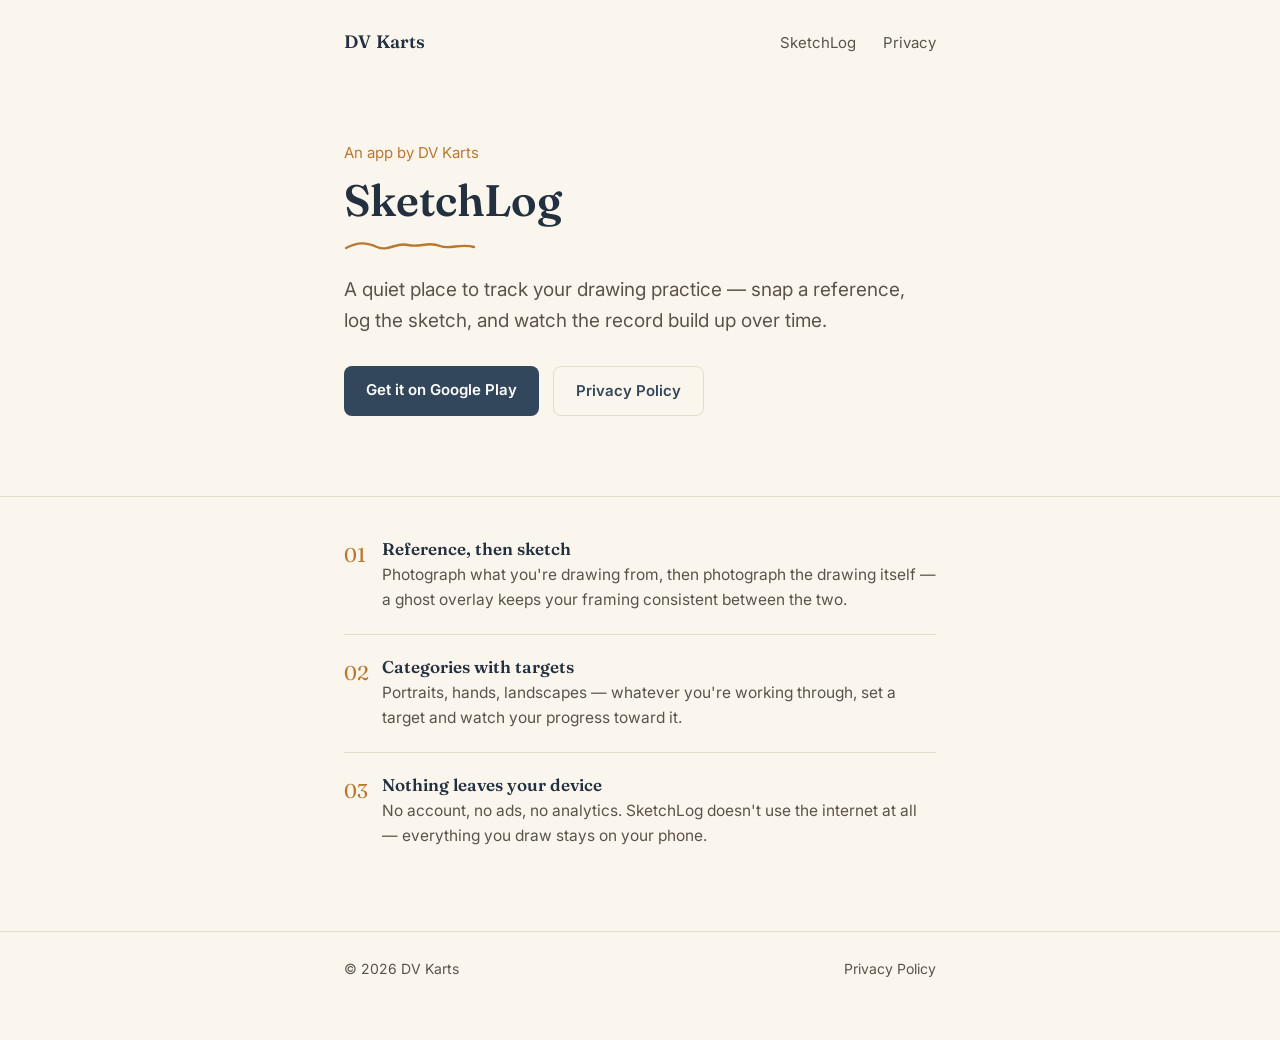
==== index.html @ 2cf658e9 "Add files via upload privacy policy" ====
<!DOCTYPE html>
<html lang="en">
<head>
  <meta charset="UTF-8">
  <meta name="viewport" content="width=device-width, initial-scale=1.0">
  <title>DV Karts — SketchLog</title>
  <meta name="description" content="SketchLog, an app for tracking your drawing practice, by DV Karts.">
  <link rel="preconnect" href="https://fonts.googleapis.com">
  <link href="https://fonts.googleapis.com/css2?family=Fraunces:wght@500;600&family=Inter:wght@400;500;600&display=swap" rel="stylesheet">
  <link rel="stylesheet" href="style.css">
</head>
<body>

  <nav class="nav">
    <div class="wrap">
      <a class="nav-mark" href="/">DV Karts</a>
      <div class="nav-links">
        <a href="#sketchlog">SketchLog</a>
        <a href="privacy.html">Privacy</a>
      </div>
    </div>
  </nav>

  <header class="hero" id="sketchlog">
    <div class="wrap">
      <p class="hero-eyebrow">An app by DV Karts</p>
      <h1>SketchLog</h1>

      <svg class="scribble" viewBox="0 0 132 14" fill="none" xmlns="http://www.w3.org/2000/svg">
        <path d="M2 9C14 3 22 3 33 8C44 13 52 3 64 6C76 9 84 2 96 7C106 11 116 4 130 8"
          stroke="#B9782E" stroke-width="2.4" stroke-linecap="round"/>
      </svg>

      <p class="lede">
        A quiet place to track your drawing practice — snap a reference,
        log the sketch, and watch the record build up over time.
      </p>

      <div class="cta-row">
        <a class="btn btn-primary" href="#">Get it on Google Play</a>
        <a class="btn btn-secondary" href="privacy.html">Privacy Policy</a>
      </div>
    </div>
  </header>

  <section class="features">
    <div class="wrap">

      <div class="feature">
        <span class="feature-mark">01</span>
        <div>
          <h3>Reference, then sketch</h3>
          <p>Photograph what you're drawing from, then photograph the
          drawing itself — a ghost overlay keeps your framing consistent
          between the two.</p>
        </div>
      </div>

      <div class="feature">
        <span class="feature-mark">02</span>
        <div>
          <h3>Categories with targets</h3>
          <p>Portraits, hands, landscapes — whatever you're working
          through, set a target and watch your progress toward it.</p>
        </div>
      </div>

      <div class="feature">
        <span class="feature-mark">03</span>
        <div>
          <h3>Nothing leaves your device</h3>
          <p>No account, no ads, no analytics. SketchLog doesn't use the
          internet at all — everything you draw stays on your phone.</p>
        </div>
      </div>

    </div>
  </section>

  <footer class="site-footer">
    <div class="wrap">
      <p>&copy; 2026 DV Karts</p>
      <a href="privacy.html">Privacy Policy</a>
    </div>
  </footer>

</body>
</html>
---- style.css ----
:root {
  --ink: #33475C;
  --ink-deep: #23303F;
  --ochre: #B9782E;
  --paper: #FAF6EE;
  --paper-card: #FFFDF8;
  --text: #231F1A;
  --text-muted: #5B5349;
  --rule: #E4DCC9;
}

* {
  box-sizing: border-box;
}

html {
  scroll-behavior: smooth;
}

body {
  margin: 0;
  background: var(--paper);
  color: var(--text);
  font-family: 'Inter', system-ui, -apple-system, sans-serif;
  font-size: 17px;
  line-height: 1.6;
  -webkit-font-smoothing: antialiased;
}

h1, h2, h3 {
  font-family: 'Fraunces', Georgia, serif;
  font-weight: 600;
  line-height: 1.15;
  margin: 0;
  color: var(--ink-deep);
}

a {
  color: var(--ink);
}

.wrap {
  max-width: 640px;
  margin: 0 auto;
  padding: 0 24px;
}

/* ---------- Nav ---------- */

.nav {
  padding: 28px 0;
}

.nav .wrap {
  display: flex;
  align-items: center;
  justify-content: space-between;
}

.nav-mark {
  font-family: 'Fraunces', Georgia, serif;
  font-weight: 600;
  font-size: 18px;
  color: var(--ink-deep);
  text-decoration: none;
  letter-spacing: 0.01em;
}

.nav-links a {
  color: var(--text-muted);
  text-decoration: none;
  font-size: 15px;
  margin-left: 22px;
}

.nav-links a:hover {
  color: var(--ink);
}

/* ---------- Hero ---------- */

.hero {
  padding: 56px 0 40px;
}

.hero-eyebrow {
  color: var(--ochre);
  font-size: 15px;
  margin: 0 0 10px;
}

.hero h1 {
  font-size: 44px;
  max-width: 9.5em;
}

.scribble {
  display: block;
  width: 132px;
  height: 14px;
  margin: 14px 0 22px;
}

.hero p.lede {
  font-size: 19px;
  color: var(--text-muted);
  max-width: 30em;
  margin: 0;
}

.cta-row {
  margin-top: 30px;
  display: flex;
  gap: 14px;
  flex-wrap: wrap;
}

.btn {
  display: inline-block;
  padding: 12px 22px;
  border-radius: 8px;
  text-decoration: none;
  font-size: 15px;
  font-weight: 600;
}

.btn-primary {
  background: var(--ink);
  color: #fff;
}

.btn-primary:hover {
  background: var(--ink-deep);
}

.btn-secondary {
  background: transparent;
  color: var(--ink);
  border: 1px solid var(--rule);
}

.btn-secondary:hover {
  border-color: var(--ink);
}

/* ---------- Feature list ---------- */

.features {
  padding: 20px 0 60px;
  border-top: 1px solid var(--rule);
  margin-top: 40px;
}

.feature {
  padding: 22px 0;
  border-bottom: 1px solid var(--rule);
  display: grid;
  grid-template-columns: 1.4em 1fr;
  gap: 14px;
}

.feature:last-child {
  border-bottom: none;
}

.feature-mark {
  color: var(--ochre);
  font-family: 'Fraunces', Georgia, serif;
  font-size: 20px;
}

.feature h3 {
  font-size: 17px;
  margin-bottom: 4px;
}

.feature p {
  margin: 0;
  color: var(--text-muted);
  font-size: 15.5px;
}

/* ---------- Footer ---------- */

.site-footer {
  border-top: 1px solid var(--rule);
  padding: 26px 0 60px;
}

.site-footer .wrap {
  display: flex;
  justify-content: space-between;
  align-items: center;
  flex-wrap: wrap;
  gap: 10px;
}

.site-footer p {
  margin: 0;
  color: var(--text-muted);
  font-size: 14px;
}

.site-footer a {
  color: var(--text-muted);
  font-size: 14px;
  text-decoration: none;
}

.site-footer a:hover {
  color: var(--ink);
}

/* ---------- Policy page ---------- */

.policy {
  padding: 44px 0 70px;
}

.policy .updated {
  color: var(--text-muted);
  font-size: 14.5px;
  margin: 10px 0 36px;
}

.policy h1 {
  font-size: 34px;
}

.policy section {
  margin-bottom: 30px;
}

.policy h2 {
  font-size: 19px;
  margin-bottom: 10px;
  color: var(--ink);
}

.policy p, .policy li {
  color: var(--text);
  font-size: 16px;
}

.policy ul {
  margin: 10px 0;
  padding-left: 20px;
}

.policy li {
  margin-bottom: 6px;
}

.summary-card {
  background: var(--paper-card);
  border: 1px solid var(--rule);
  border-radius: 10px;
  padding: 18px 20px;
  margin: 24px 0 34px;
}

.summary-card p {
  margin: 0;
  font-size: 16px;
}

@media (max-width: 480px) {
  .hero h1 {
    font-size: 34px;
  }
  .policy h1 {
    font-size: 28px;
  }
}
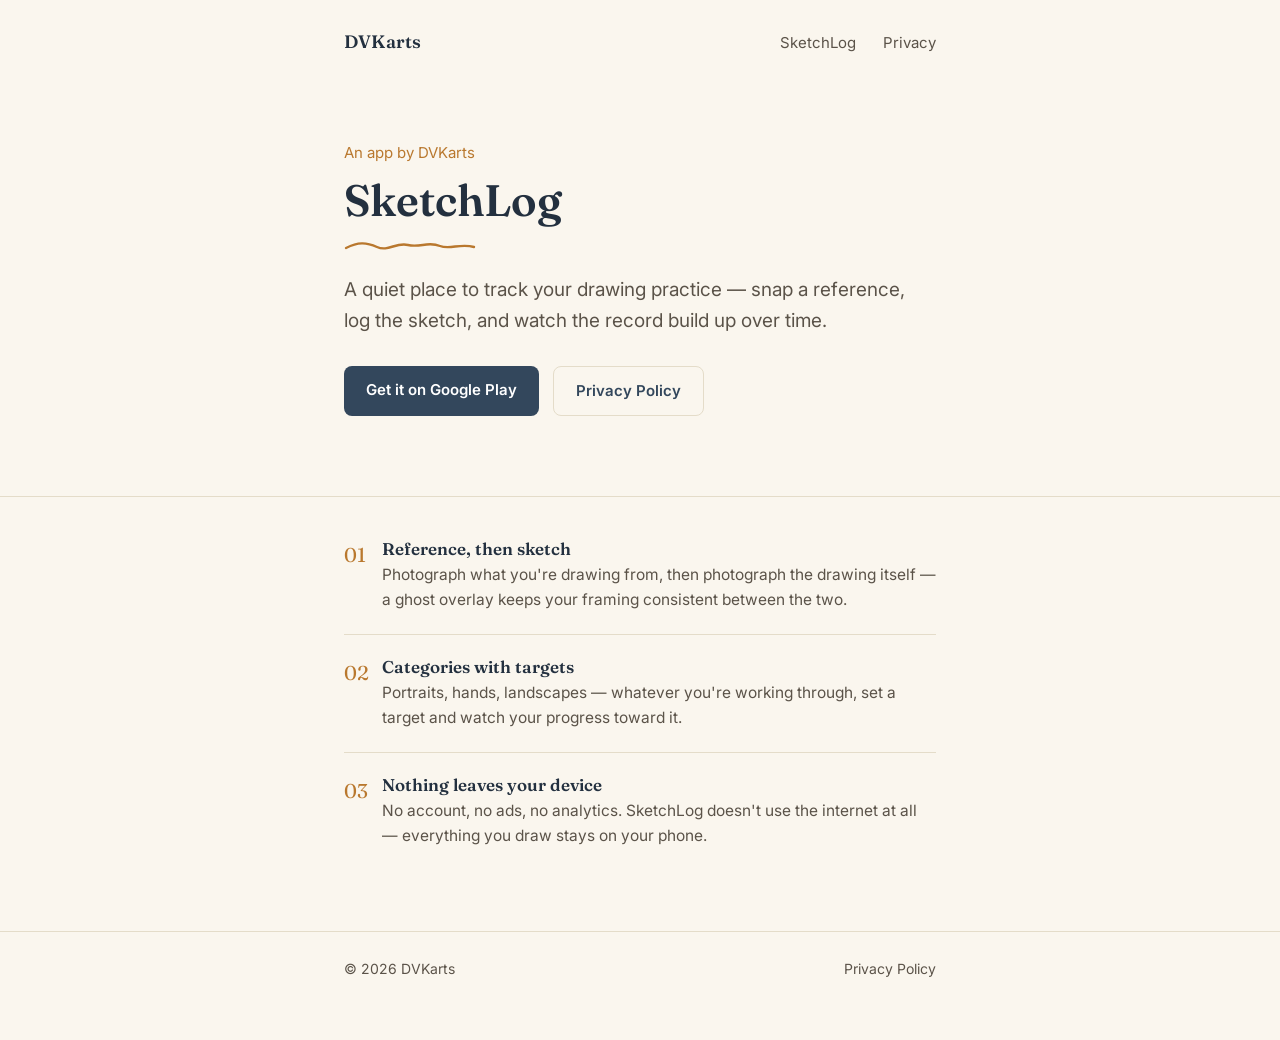
==== commit f824d04b: "Update index.html word change" ====
--- a/index.html
+++ b/index.html
@@ -3,8 +3,8 @@
 <head>
   <meta charset="UTF-8">
   <meta name="viewport" content="width=device-width, initial-scale=1.0">
-  <title>DV Karts — SketchLog</title>
-  <meta name="description" content="SketchLog, an app for tracking your drawing practice, by DV Karts.">
+  <title>DVKarts — SketchLog</title>
+  <meta name="description" content="SketchLog, an app for tracking your drawing practice, by DVKarts.">
   <link rel="preconnect" href="https://fonts.googleapis.com">
   <link href="https://fonts.googleapis.com/css2?family=Fraunces:wght@500;600&family=Inter:wght@400;500;600&display=swap" rel="stylesheet">
   <link rel="stylesheet" href="style.css">
@@ -13,7 +13,7 @@
 
   <nav class="nav">
     <div class="wrap">
-      <a class="nav-mark" href="/">DV Karts</a>
+      <a class="nav-mark" href="index.html">DVKarts</a>
       <div class="nav-links">
         <a href="#sketchlog">SketchLog</a>
         <a href="privacy.html">Privacy</a>
@@ -23,7 +23,7 @@
 
   <header class="hero" id="sketchlog">
     <div class="wrap">
-      <p class="hero-eyebrow">An app by DV Karts</p>
+      <p class="hero-eyebrow">An app by DVKarts</p>
       <h1>SketchLog</h1>
 
       <svg class="scribble" viewBox="0 0 132 14" fill="none" xmlns="http://www.w3.org/2000/svg">
@@ -79,7 +79,7 @@
 
   <footer class="site-footer">
     <div class="wrap">
-      <p>&copy; 2026 DV Karts</p>
+      <p>&copy; 2026 DVKarts</p>
       <a href="privacy.html">Privacy Policy</a>
     </div>
   </footer>
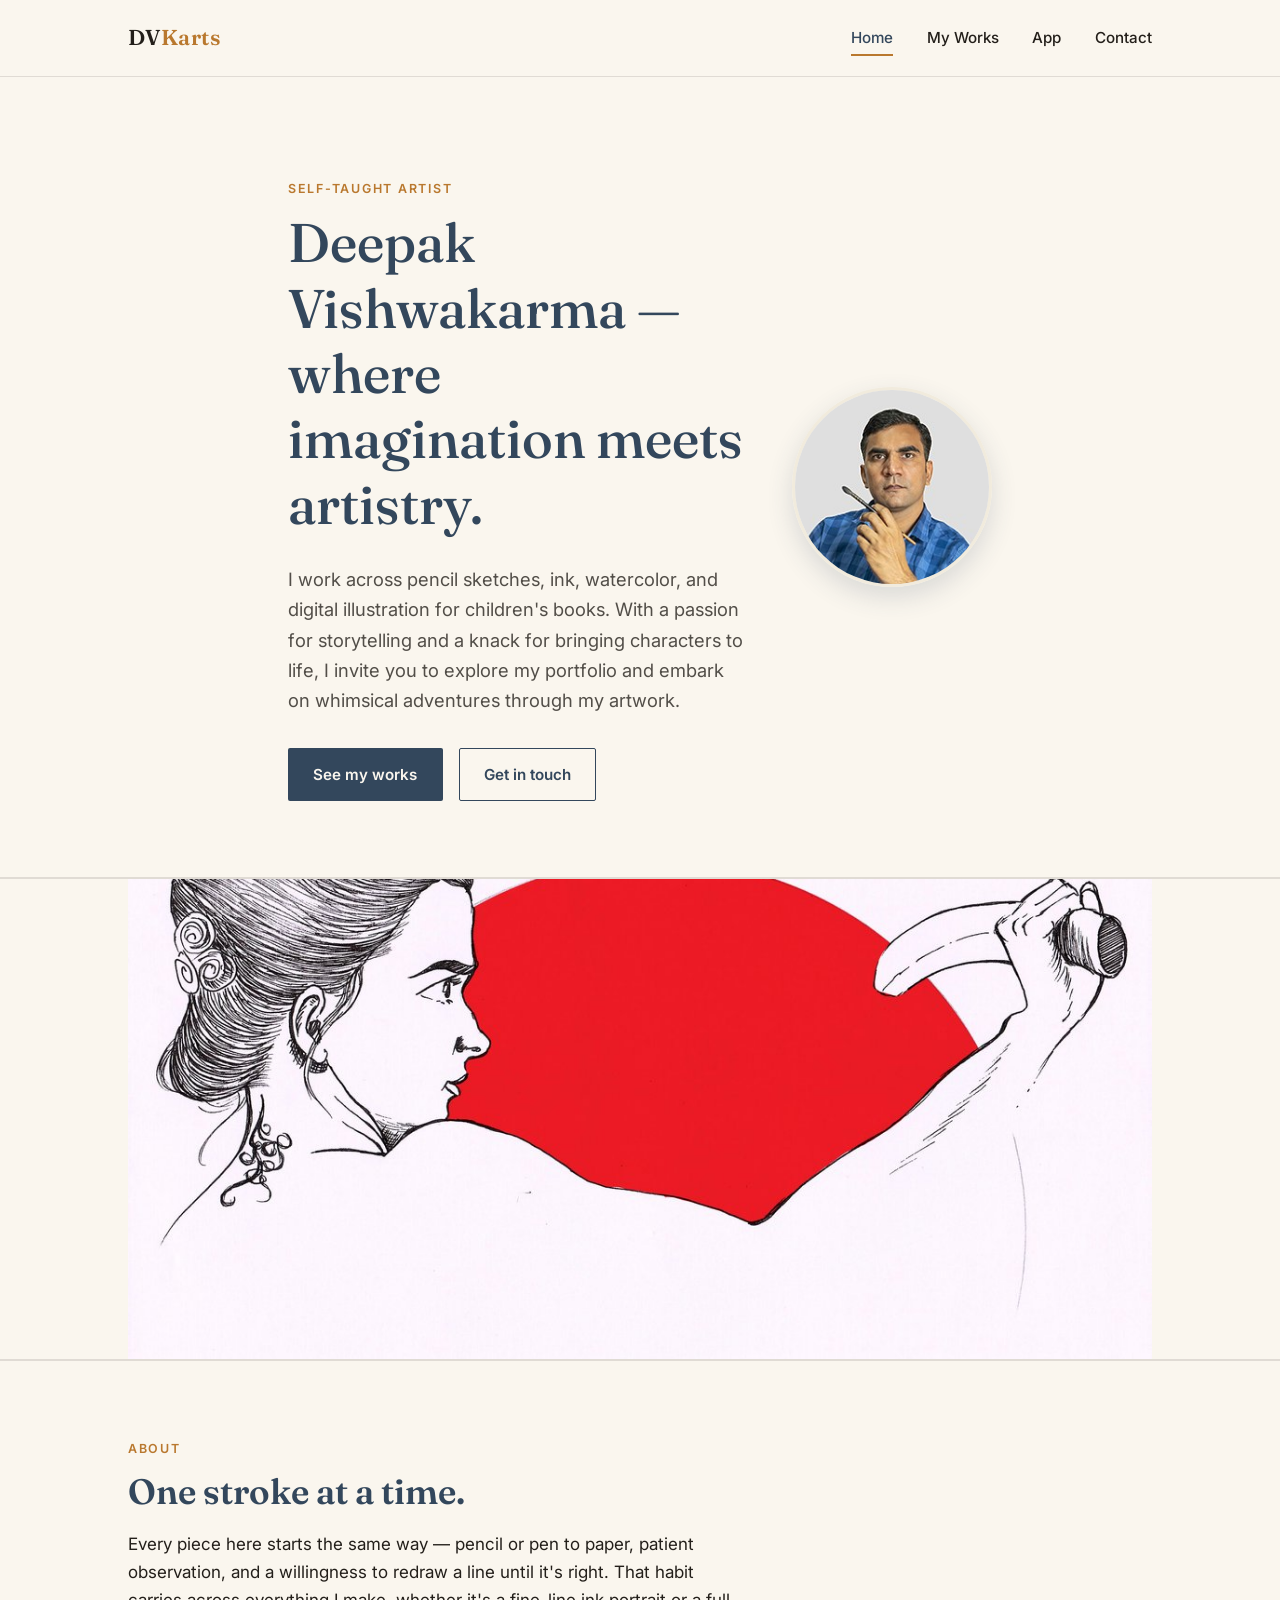
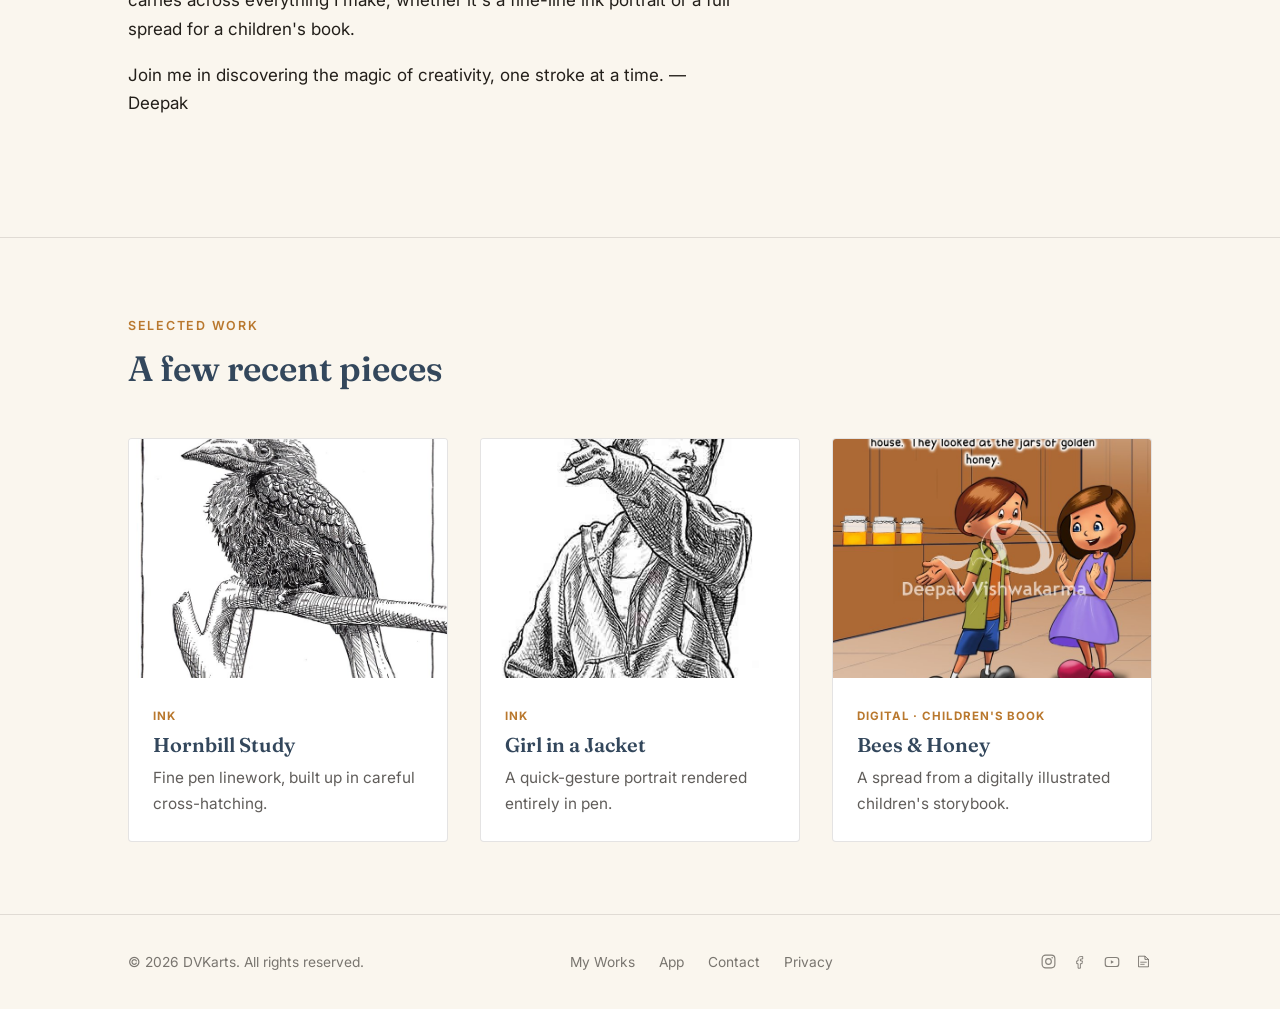
==== commit dc156048: "new site" ====
--- a/index.html
+++ b/index.html
@@ -1,88 +1,140 @@
 <!DOCTYPE html>
 <html lang="en">
 <head>
-  <meta charset="UTF-8">
-  <meta name="viewport" content="width=device-width, initial-scale=1.0">
-  <title>DVKarts — SketchLog</title>
-  <meta name="description" content="SketchLog, an app for tracking your drawing practice, by DVKarts.">
-  <link rel="preconnect" href="https://fonts.googleapis.com">
-  <link href="https://fonts.googleapis.com/css2?family=Fraunces:wght@500;600&family=Inter:wght@400;500;600&display=swap" rel="stylesheet">
-  <link rel="stylesheet" href="style.css">
+<meta charset="UTF-8">
+<meta name="viewport" content="width=device-width, initial-scale=1.0">
+<title>DVKarts — Deepak Vishwakarma | Artist</title>
+<meta name="description" content="Deepak Vishwakarma (DVKarts) — self-taught artist working in pencil, ink, watercolor, and digital illustration for children's books.">
+<link rel="preconnect" href="https://fonts.googleapis.com">
+<link rel="preconnect" href="https://fonts.gstatic.com" crossorigin>
+<link href="https://fonts.googleapis.com/css2?family=Fraunces:opsz,wght@9..144,400;9..144,500;9..144,600&family=Inter:wght@400;500;600;700&display=swap" rel="stylesheet">
+<link rel="stylesheet" href="style.css">
 </head>
 <body>
 
-  <nav class="nav">
-    <div class="wrap">
-      <a class="nav-mark" href="index.html">DVKarts</a>
-      <div class="nav-links">
-        <a href="#sketchlog">SketchLog</a>
-        <a href="privacy.html">Privacy</a>
-      </div>
-    </div>
-  </nav>
+<header class="site-header">
+  <div class="container">
+    <a href="index.html" class="brand">DV<span>Karts</span></a>
+    <nav class="main-nav">
+      <a href="index.html" class="active">Home</a>
+      <a href="works.html">My Works</a>
+      <a href="app.html">App</a>
+      <a href="contact.html">Contact</a>
+    </nav>
+  </div>
+</header>
 
-  <header class="hero" id="sketchlog">
-    <div class="wrap">
-      <p class="hero-eyebrow">An app by DVKarts</p>
-      <h1>SketchLog</h1>
+<main>
 
-      <svg class="scribble" viewBox="0 0 132 14" fill="none" xmlns="http://www.w3.org/2000/svg">
-        <path d="M2 9C14 3 22 3 33 8C44 13 52 3 64 6C76 9 84 2 96 7C106 11 116 4 130 8"
-          stroke="#B9782E" stroke-width="2.4" stroke-linecap="round"/>
-      </svg>
-
-      <p class="lede">
-        A quiet place to track your drawing practice — snap a reference,
-        log the sketch, and watch the record build up over time.
-      </p>
-
-      <div class="cta-row">
-        <a class="btn btn-primary" href="#">Get it on Google Play</a>
-        <a class="btn btn-secondary" href="privacy.html">Privacy Policy</a>
-      </div>
-    </div>
-  </header>
-
-  <section class="features">
-    <div class="wrap">
-
-      <div class="feature">
-        <span class="feature-mark">01</span>
-        <div>
-          <h3>Reference, then sketch</h3>
-          <p>Photograph what you're drawing from, then photograph the
-          drawing itself — a ghost overlay keeps your framing consistent
-          between the two.</p>
+  <section class="hero">
+    <div class="container hero-split">
+      <div class="hero-copy">
+        <p class="eyebrow">Self-Taught Artist</p>
+        <h1>Deepak Vishwakarma — where imagination meets artistry.</h1>
+        <p class="lede">
+          I work across pencil sketches, ink, watercolor, and digital
+          illustration for children's books. With a passion for storytelling
+          and a knack for bringing characters to life, I invite you to explore
+          my portfolio and embark on whimsical adventures through my artwork.
+        </p>
+        <div class="hero-actions">
+          <a href="works.html" class="btn btn-primary">See my works</a>
+          <a href="contact.html" class="btn btn-secondary">Get in touch</a>
         </div>
       </div>
-
-      <div class="feature">
-        <span class="feature-mark">02</span>
-        <div>
-          <h3>Categories with targets</h3>
-          <p>Portraits, hands, landscapes — whatever you're working
-          through, set a target and watch your progress toward it.</p>
-        </div>
+      <div class="hero-portrait">
+        <img src="images/profile.jpg" alt="Deepak Vishwakarma holding a pencil" width="220" height="220">
       </div>
-
-      <div class="feature">
-        <span class="feature-mark">03</span>
-        <div>
-          <h3>Nothing leaves your device</h3>
-          <p>No account, no ads, no analytics. SketchLog doesn't use the
-          internet at all — everything you draw stays on your phone.</p>
-        </div>
-      </div>
-
     </div>
   </section>
 
-  <footer class="site-footer">
-    <div class="wrap">
-      <p>&copy; 2026 DVKarts</p>
-      <a href="privacy.html">Privacy Policy</a>
+  <section class="featured-art">
+    <div class="container">
+      <img src="images/hero-art.jpg" alt="Ink illustration by Deepak Vishwakarma — profile portrait with a red fan" class="featured-art-img">
     </div>
-  </footer>
+  </section>
+
+  <section class="intro-section">
+    <div class="container">
+      <div class="section-head">
+        <p class="eyebrow">About</p>
+        <h2>One stroke at a time.</h2>
+        <p>
+          Every piece here starts the same way — pencil or pen to paper,
+          patient observation, and a willingness to redraw a line until it's
+          right. That habit carries across everything I make, whether it's a
+          fine-line ink portrait or a full spread for a children's book.
+        </p>
+        <p>
+          Join me in discovering the magic of creativity, one stroke at a time.
+          — Deepak
+        </p>
+      </div>
+    </div>
+  </section>
+
+  <section class="featured">
+    <div class="container">
+      <div class="section-head">
+        <p class="eyebrow">Selected Work</p>
+        <h2>A few recent pieces</h2>
+      </div>
+      <div class="grid grid-3">
+        <a href="works.html" class="card">
+          <div class="card-media"><img src="images/works/traditional-hornbill-study.jpg" alt="Ink study of a hornbill"></div>
+          <div class="card-body">
+            <p class="tag">Ink</p>
+            <h3>Hornbill Study</h3>
+            <p>Fine pen linework, built up in careful cross-hatching.</p>
+          </div>
+        </a>
+        <a href="works.html" class="card">
+          <div class="card-media"><img src="images/works/traditional-girl-in-jacket.jpg" alt="Ink portrait of a girl in a jacket"></div>
+          <div class="card-body">
+            <p class="tag">Ink</p>
+            <h3>Girl in a Jacket</h3>
+            <p>A quick-gesture portrait rendered entirely in pen.</p>
+          </div>
+        </a>
+        <a href="works.html" class="card">
+          <div class="card-media"><img src="images/works/bees-golden-jars.jpg" alt="Digital illustration from a children's book about bees"></div>
+          <div class="card-body">
+            <p class="tag">Digital · Children's Book</p>
+            <h3>Bees &amp; Honey</h3>
+            <p>A spread from a digitally illustrated children's storybook.</p>
+          </div>
+        </a>
+      </div>
+    </div>
+  </section>
+
+</main>
+
+<footer class="site-footer">
+  <div class="container">
+    <p>&copy; 2026 DVKarts. All rights reserved.</p>
+    <div class="footer-links">
+      <a href="works.html">My Works</a>
+      <a href="app.html">App</a>
+      <a href="contact.html">Contact</a>
+      <a href="privacy.html">Privacy</a>
+    </div>
+    <div class="social-links">
+      <a href="https://www.instagram.com/deepak3dart/" target="_blank" rel="noopener" aria-label="Instagram">
+        <svg width="17" height="17" viewBox="0 0 24 24" fill="none"><rect x="3" y="3" width="18" height="18" rx="5" stroke="currentColor" stroke-width="1.6"/><circle cx="12" cy="12" r="4" stroke="currentColor" stroke-width="1.6"/><circle cx="17.2" cy="6.8" r="1.1" fill="currentColor"/></svg>
+      </a>
+      <a href="https://www.facebook.com/DeepakDigitalArts" target="_blank" rel="noopener" aria-label="Facebook">
+        <svg width="17" height="17" viewBox="0 0 24 24" fill="none"><path d="M14 8.5h2.5V5h-2.7C11.5 5 10 6.6 10 9v2.2H8V15h2v6.5h3.3V15h2.4l.4-3.8h-2.8V9.2c0-.5.3-.7.7-.7Z" stroke="currentColor" stroke-width="1.3" stroke-linejoin="round"/></svg>
+      </a>
+      <a href="https://www.youtube.com/@deepak3dart" target="_blank" rel="noopener" aria-label="YouTube">
+        <svg width="18" height="18" viewBox="0 0 24 24" fill="none"><rect x="3" y="6" width="18" height="12" rx="3.5" stroke="currentColor" stroke-width="1.5"/><path d="M10.5 9.7v4.6l4-2.3-4-2.3Z" fill="currentColor"/></svg>
+      </a>
+      <a href="https://deepakvishwakarmaarts.blogspot.com/" target="_blank" rel="noopener" aria-label="Blog">
+        <svg width="17" height="17" viewBox="0 0 24 24" fill="none"><path d="M5 4.5h9L19 9v10.5H5V4.5Z" stroke="currentColor" stroke-width="1.4" stroke-linejoin="round"/><path d="M14 4.5V9h5" stroke="currentColor" stroke-width="1.4" stroke-linejoin="round"/><path d="M8 13h8M8 16h5" stroke="currentColor" stroke-width="1.3" stroke-linecap="round"/></svg>
+      </a>
+    </div>
+  </div>
+</footer>
 
 </body>
 </html>
--- a/style.css
+++ b/style.css
@@ -1,274 +1,501 @@
+/* =========================================================
+   DVKarts — shared stylesheet
+   Sober, elegant portfolio theme
+   Palette: Ink Blue #33475C · Ochre #B9782E · Warm Paper #FAF6EE · Ink Text #231F1A
+   Type: Fraunces (headings) · Inter (body)
+   ========================================================= */
+
 :root {
-  --ink: #33475C;
-  --ink-deep: #23303F;
+  --ink-blue: #33475C;
   --ochre: #B9782E;
   --paper: #FAF6EE;
-  --paper-card: #FFFDF8;
-  --text: #231F1A;
-  --text-muted: #5B5349;
-  --rule: #E4DCC9;
-}
-
-* {
-  box-sizing: border-box;
-}
-
-html {
-  scroll-behavior: smooth;
-}
+  --ink: #231F1A;
+  --paper-dim: #F1EBDD;
+  --line: rgba(35, 31, 26, 0.12);
+  --ink-blue-soft: rgba(51, 71, 92, 0.08);
+  --ochre-soft: rgba(185, 120, 46, 0.12);
+  --max-width: 1080px;
+  --serif: "Fraunces", "Iowan Old Style", Georgia, serif;
+  --sans: "Inter", -apple-system, BlinkMacSystemFont, "Segoe UI", sans-serif;
+}
+
+*, *::before, *::after { box-sizing: border-box; }
+
+html { scroll-behavior: smooth; }
 
 body {
   margin: 0;
   background: var(--paper);
-  color: var(--text);
-  font-family: 'Inter', system-ui, -apple-system, sans-serif;
+  color: var(--ink);
+  font-family: var(--sans);
   font-size: 17px;
-  line-height: 1.6;
+  line-height: 1.65;
   -webkit-font-smoothing: antialiased;
 }
 
-h1, h2, h3 {
-  font-family: 'Fraunces', Georgia, serif;
+img { max-width: 100%; display: block; }
+
+a {
+  color: var(--ink-blue);
+  text-decoration: none;
+}
+
+a:hover { color: var(--ochre); }
+
+h1, h2, h3, h4 {
+  font-family: var(--serif);
   font-weight: 600;
-  line-height: 1.15;
-  margin: 0;
-  color: var(--ink-deep);
-}
-
-a {
-  color: var(--ink);
-}
-
-.wrap {
-  max-width: 640px;
+  color: var(--ink-blue);
+  line-height: 1.2;
+  margin: 0 0 0.5em;
+}
+
+h1 { font-size: clamp(2.2rem, 4.5vw, 3.4rem); font-weight: 500; }
+h2 { font-size: clamp(1.6rem, 3vw, 2.2rem); }
+h3 { font-size: 1.25rem; }
+
+p { margin: 0 0 1.1em; }
+
+.eyebrow {
+  display: inline-block;
+  font-family: var(--sans);
+  font-size: 0.78rem;
+  letter-spacing: 0.14em;
+  text-transform: uppercase;
+  color: var(--ochre);
+  font-weight: 600;
+  margin-bottom: 0.9em;
+}
+
+.container {
+  max-width: var(--max-width);
   margin: 0 auto;
-  padding: 0 24px;
-}
-
-/* ---------- Nav ---------- */
-
-.nav {
-  padding: 28px 0;
-}
-
-.nav .wrap {
+  padding: 0 28px;
+}
+
+/* ---------- Header / Nav ---------- */
+
+.site-header {
+  border-bottom: 1px solid var(--line);
+  background: var(--paper);
+  position: sticky;
+  top: 0;
+  z-index: 20;
+}
+
+.site-header .container {
   display: flex;
   align-items: center;
   justify-content: space-between;
-}
-
-.nav-mark {
-  font-family: 'Fraunces', Georgia, serif;
+  padding-top: 20px;
+  padding-bottom: 20px;
+}
+
+.brand {
+  font-family: var(--serif);
+  font-size: 1.35rem;
   font-weight: 600;
-  font-size: 18px;
-  color: var(--ink-deep);
-  text-decoration: none;
-  letter-spacing: 0.01em;
-}
-
-.nav-links a {
-  color: var(--text-muted);
-  text-decoration: none;
-  font-size: 15px;
-  margin-left: 22px;
-}
-
-.nav-links a:hover {
   color: var(--ink);
-}
+  letter-spacing: 0.02em;
+}
+
+.brand span { color: var(--ochre); }
+
+.main-nav {
+  display: flex;
+  gap: 2.1rem;
+}
+
+.main-nav a {
+  font-size: 0.95rem;
+  color: var(--ink);
+  font-weight: 500;
+  position: relative;
+  padding: 4px 0;
+}
+
+.main-nav a:hover { color: var(--ochre); }
+
+.main-nav a.active {
+  color: var(--ink-blue);
+}
+
+.main-nav a.active::after {
+  content: "";
+  position: absolute;
+  left: 0; right: 0; bottom: -2px;
+  height: 2px;
+  background: var(--ochre);
+}
+
+.nav-toggle { display: none; }
 
 /* ---------- Hero ---------- */
 
 .hero {
-  padding: 56px 0 40px;
-}
-
-.hero-eyebrow {
-  color: var(--ochre);
-  font-size: 15px;
-  margin: 0 0 10px;
-}
-
-.hero h1 {
-  font-size: 44px;
-  max-width: 9.5em;
-}
-
-.scribble {
+  padding: 96px 0 76px;
+  border-bottom: 1px solid var(--line);
+}
+
+.hero .container {
+  max-width: 760px;
+}
+
+.hero p.lede {
+  font-size: 1.15rem;
+  color: rgba(35,31,26,0.78);
+  max-width: 60ch;
+}
+
+.hero-actions {
+  display: flex;
+  gap: 1rem;
+  margin-top: 2rem;
+  flex-wrap: wrap;
+}
+
+/* ---------- Hero with portrait ---------- */
+
+.hero-split {
+  max-width: var(--max-width);
+  display: flex;
+  align-items: center;
+  justify-content: space-between;
+  gap: 3rem;
+}
+
+.hero-copy { max-width: 620px; flex: 1; }
+
+.hero-portrait {
+  flex-shrink: 0;
+  width: 200px;
+  height: 200px;
+  border-radius: 50%;
+  overflow: hidden;
+  border: 3px solid var(--paper-dim);
+  box-shadow: 0 10px 26px rgba(51,71,92,0.16);
+}
+
+.hero-portrait img {
+  width: 100%;
+  height: 100%;
+  object-fit: cover;
+}
+
+/* ---------- Featured art strip ---------- */
+
+.featured-art {
+  padding: 0;
+  border-bottom: 1px solid var(--line);
+}
+
+.featured-art-img {
+  width: 100%;
+  max-height: 480px;
+  object-fit: cover;
   display: block;
-  width: 132px;
-  height: 14px;
-  margin: 14px 0 22px;
-}
-
-.hero p.lede {
-  font-size: 19px;
-  color: var(--text-muted);
-  max-width: 30em;
-  margin: 0;
-}
-
-.cta-row {
-  margin-top: 30px;
-  display: flex;
-  gap: 14px;
-  flex-wrap: wrap;
-}
+}
+
+@media (max-width: 820px) {
+  .hero-split { flex-direction: column-reverse; text-align: center; gap: 2rem; }
+  .hero-copy { max-width: 100%; }
+  .hero-actions { justify-content: center; }
+}
+
+/* ---------- Buttons ---------- */
 
 .btn {
-  display: inline-block;
-  padding: 12px 22px;
-  border-radius: 8px;
-  text-decoration: none;
-  font-size: 15px;
+  display: inline-flex;
+  align-items: center;
+  gap: 0.5em;
+  padding: 0.85em 1.6em;
+  border-radius: 2px;
+  font-family: var(--sans);
+  font-size: 0.95rem;
   font-weight: 600;
+  border: 1px solid transparent;
+  cursor: pointer;
+  transition: all 0.18s ease;
 }
 
 .btn-primary {
-  background: var(--ink);
-  color: #fff;
+  background: var(--ink-blue);
+  color: var(--paper);
 }
 
 .btn-primary:hover {
-  background: var(--ink-deep);
+  background: #283a4b;
+  color: var(--paper);
 }
 
 .btn-secondary {
   background: transparent;
+  color: var(--ink-blue);
+  border-color: var(--ink-blue);
+}
+
+.btn-secondary:hover {
+  background: var(--ink-blue-soft);
+  color: var(--ink-blue);
+}
+
+/* ---------- Sections ---------- */
+
+section { padding: 72px 0; }
+
+section + section { border-top: 1px solid var(--line); }
+
+.section-head {
+  max-width: 620px;
+  margin-bottom: 3rem;
+}
+
+/* ---------- Cards / Grid ---------- */
+
+.grid {
+  display: grid;
+  gap: 2rem;
+}
+
+.grid-3 { grid-template-columns: repeat(3, 1fr); }
+.grid-2 { grid-template-columns: repeat(2, 1fr); }
+
+.card {
+  background: #fff;
+  border: 1px solid var(--line);
+  border-radius: 4px;
+  overflow: hidden;
+  transition: transform 0.2s ease, box-shadow 0.2s ease;
+}
+
+.card:hover {
+  transform: translateY(-3px);
+  box-shadow: 0 12px 28px rgba(35, 31, 26, 0.08);
+}
+
+.card-media {
+  aspect-ratio: 4 / 3;
+  background: linear-gradient(135deg, var(--ink-blue) 0%, #4a6178 55%, var(--ochre) 130%);
+  position: relative;
+  overflow: hidden;
+}
+
+.card-media img {
+  width: 100%;
+  height: 100%;
+  object-fit: cover;
+  display: block;
+}
+
+.card-media span {
+  position: absolute;
+  bottom: 12px;
+  left: 14px;
+  font-family: var(--serif);
+  color: rgba(250, 246, 238, 0.85);
+  font-size: 0.85rem;
+  letter-spacing: 0.04em;
+}
+
+.card-body { padding: 1.4rem 1.5rem 1.6rem; }
+
+.card-body .tag {
+  display: inline-block;
+  font-size: 0.72rem;
+  text-transform: uppercase;
+  letter-spacing: 0.08em;
+  color: var(--ochre);
+  font-weight: 700;
+  margin-bottom: 0.6em;
+}
+
+.card-body h3 { margin-bottom: 0.4em; }
+
+.card-body p { margin-bottom: 0; color: rgba(35,31,26,0.72); font-size: 0.96rem; }
+
+/* ---------- Filter chips (My Works) ---------- */
+
+.chip-row {
+  display: flex;
+  flex-wrap: wrap;
+  gap: 0.6rem;
+  margin-bottom: 2.4rem;
+}
+
+.chip {
+  font-family: var(--sans);
+  font-size: 0.9rem;
+  font-weight: 600;
+  padding: 0.55em 1.2em;
+  border-radius: 999px;
+  border: 1px solid var(--line);
+  background: transparent;
+  color: var(--ink-blue);
+  cursor: pointer;
+  transition: all 0.15s ease;
+}
+
+.chip:hover { border-color: var(--ink-blue); }
+
+.chip.active {
+  background: var(--ink-blue);
+  border-color: var(--ink-blue);
+  color: var(--paper);
+}
+
+.chip .count { opacity: 0.65; font-weight: 500; margin-left: 0.35em; }
+
+.filter-empty {
+  text-align: center;
+  padding: 3rem 0;
+  color: rgba(35,31,26,0.55);
+}
+
+/* ---------- Feature list (app page) ---------- */
+
+.feature-list {
+  display: grid;
+  gap: 1.8rem;
+  grid-template-columns: repeat(2, 1fr);
+}
+
+.feature {
+  padding-left: 1.2rem;
+  border-left: 3px solid var(--ochre);
+}
+
+.feature h3 { margin-bottom: 0.35em; }
+.feature p { color: rgba(35,31,26,0.72); margin-bottom: 0; }
+
+/* ---------- Panel / callout ---------- */
+
+.panel {
+  background: var(--paper-dim);
+  border: 1px solid var(--line);
+  border-radius: 4px;
+  padding: 2.4rem;
+}
+
+.panel.center { text-align: center; }
+
+/* ---------- Contact ---------- */
+
+.contact-block {
+  display: grid;
+  grid-template-columns: 1.1fr 0.9fr;
+  gap: 3rem;
+  align-items: start;
+}
+
+.contact-list {
+  list-style: none;
+  margin: 0;
+  padding: 0;
+}
+
+.contact-list li {
+  padding: 1.1rem 0;
+  border-bottom: 1px solid var(--line);
+  display: flex;
+  justify-content: space-between;
+  align-items: baseline;
+  gap: 1rem;
+}
+
+.contact-list li:first-child { padding-top: 0; }
+
+.contact-list .label {
+  font-size: 0.78rem;
+  letter-spacing: 0.1em;
+  text-transform: uppercase;
+  color: var(--ink-blue);
+  font-weight: 600;
+}
+
+.contact-list a {
+  font-family: var(--serif);
+  font-size: 1.15rem;
   color: var(--ink);
-  border: 1px solid var(--rule);
-}
-
-.btn-secondary:hover {
-  border-color: var(--ink);
-}
-
-/* ---------- Feature list ---------- */
-
-.features {
-  padding: 20px 0 60px;
-  border-top: 1px solid var(--rule);
-  margin-top: 40px;
-}
-
-.feature {
-  padding: 22px 0;
-  border-bottom: 1px solid var(--rule);
-  display: grid;
-  grid-template-columns: 1.4em 1fr;
-  gap: 14px;
-}
-
-.feature:last-child {
-  border-bottom: none;
-}
-
-.feature-mark {
-  color: var(--ochre);
-  font-family: 'Fraunces', Georgia, serif;
-  font-size: 20px;
-}
-
-.feature h3 {
-  font-size: 17px;
-  margin-bottom: 4px;
-}
-
-.feature p {
-  margin: 0;
-  color: var(--text-muted);
-  font-size: 15.5px;
-}
+}
+
+.contact-list a:hover { color: var(--ochre); }
 
 /* ---------- Footer ---------- */
 
 .site-footer {
-  border-top: 1px solid var(--rule);
-  padding: 26px 0 60px;
-}
-
-.site-footer .wrap {
+  border-top: 1px solid var(--line);
+  padding: 2.2rem 0;
+}
+
+.site-footer .container {
   display: flex;
   justify-content: space-between;
   align-items: center;
   flex-wrap: wrap;
-  gap: 10px;
+  gap: 1rem;
 }
 
 .site-footer p {
   margin: 0;
-  color: var(--text-muted);
-  font-size: 14px;
-}
-
-.site-footer a {
-  color: var(--text-muted);
-  font-size: 14px;
-  text-decoration: none;
-}
-
-.site-footer a:hover {
-  color: var(--ink);
-}
-
-/* ---------- Policy page ---------- */
-
-.policy {
-  padding: 44px 0 70px;
-}
-
-.policy .updated {
-  color: var(--text-muted);
-  font-size: 14.5px;
-  margin: 10px 0 36px;
-}
-
-.policy h1 {
-  font-size: 34px;
-}
-
-.policy section {
-  margin-bottom: 30px;
-}
-
-.policy h2 {
-  font-size: 19px;
-  margin-bottom: 10px;
-  color: var(--ink);
-}
-
-.policy p, .policy li {
-  color: var(--text);
-  font-size: 16px;
-}
-
-.policy ul {
-  margin: 10px 0;
-  padding-left: 20px;
-}
-
-.policy li {
-  margin-bottom: 6px;
-}
-
-.summary-card {
-  background: var(--paper-card);
-  border: 1px solid var(--rule);
-  border-radius: 10px;
-  padding: 18px 20px;
-  margin: 24px 0 34px;
-}
-
-.summary-card p {
-  margin: 0;
-  font-size: 16px;
-}
-
-@media (max-width: 480px) {
-  .hero h1 {
-    font-size: 34px;
-  }
-  .policy h1 {
-    font-size: 28px;
-  }
-}
+  font-size: 0.86rem;
+  color: rgba(35,31,26,0.6);
+}
+
+.footer-links { display: flex; gap: 1.5rem; }
+
+.footer-links a {
+  font-size: 0.86rem;
+  color: rgba(35,31,26,0.6);
+}
+
+.footer-links a:hover { color: var(--ochre); }
+
+.social-links {
+  display: flex;
+  gap: 0.9rem;
+}
+
+.social-links a {
+  color: rgba(35,31,26,0.55);
+  display: flex;
+  align-items: center;
+}
+
+.social-links a:hover { color: var(--ochre); }
+
+/* ---------- Legal / Privacy page ---------- */
+
+.legal {
+  max-width: 720px;
+}
+
+.legal h2 {
+  margin-top: 2.2em;
+  font-size: 1.35rem;
+}
+
+.legal ul { padding-left: 1.3em; }
+.legal li { margin-bottom: 0.5em; }
+
+.updated-date {
+  color: rgba(35,31,26,0.55);
+  font-size: 0.9rem;
+  margin-bottom: 2.5em;
+}
+
+/* ---------- Responsive ---------- */
+
+@media (max-width: 820px) {
+  .grid-3 { grid-template-columns: repeat(2, 1fr); }
+  .contact-block { grid-template-columns: 1fr; }
+  .feature-list { grid-template-columns: 1fr; }
+}
+
+@media (max-width: 640px) {
+  .main-nav { gap: 1.2rem; }
+  .grid-3, .grid-2 { grid-template-columns: 1fr; }
+  .hero { padding: 64px 0 52px; }
+  section { padding: 52px 0; }
+  .site-header .container { flex-wrap: wrap; gap: 0.8rem; }
+  .main-nav { flex-wrap: wrap; }
+}
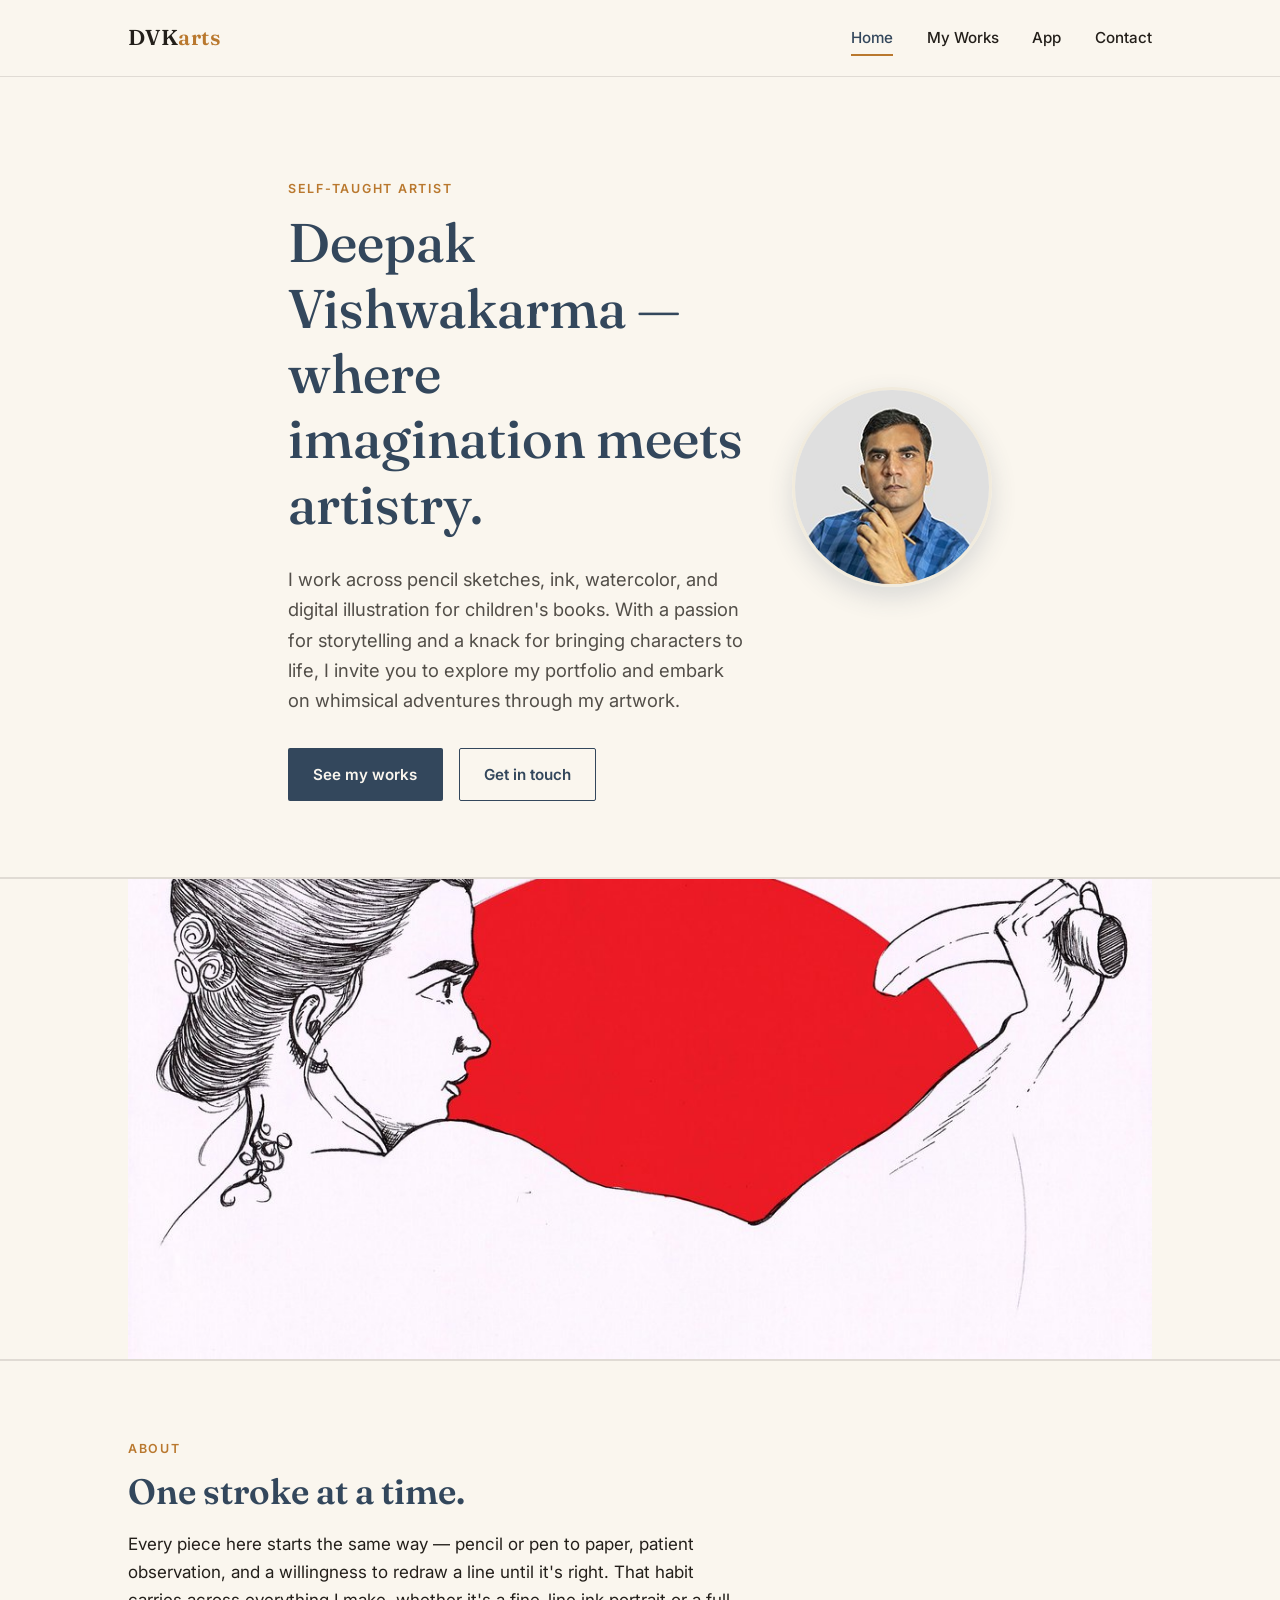
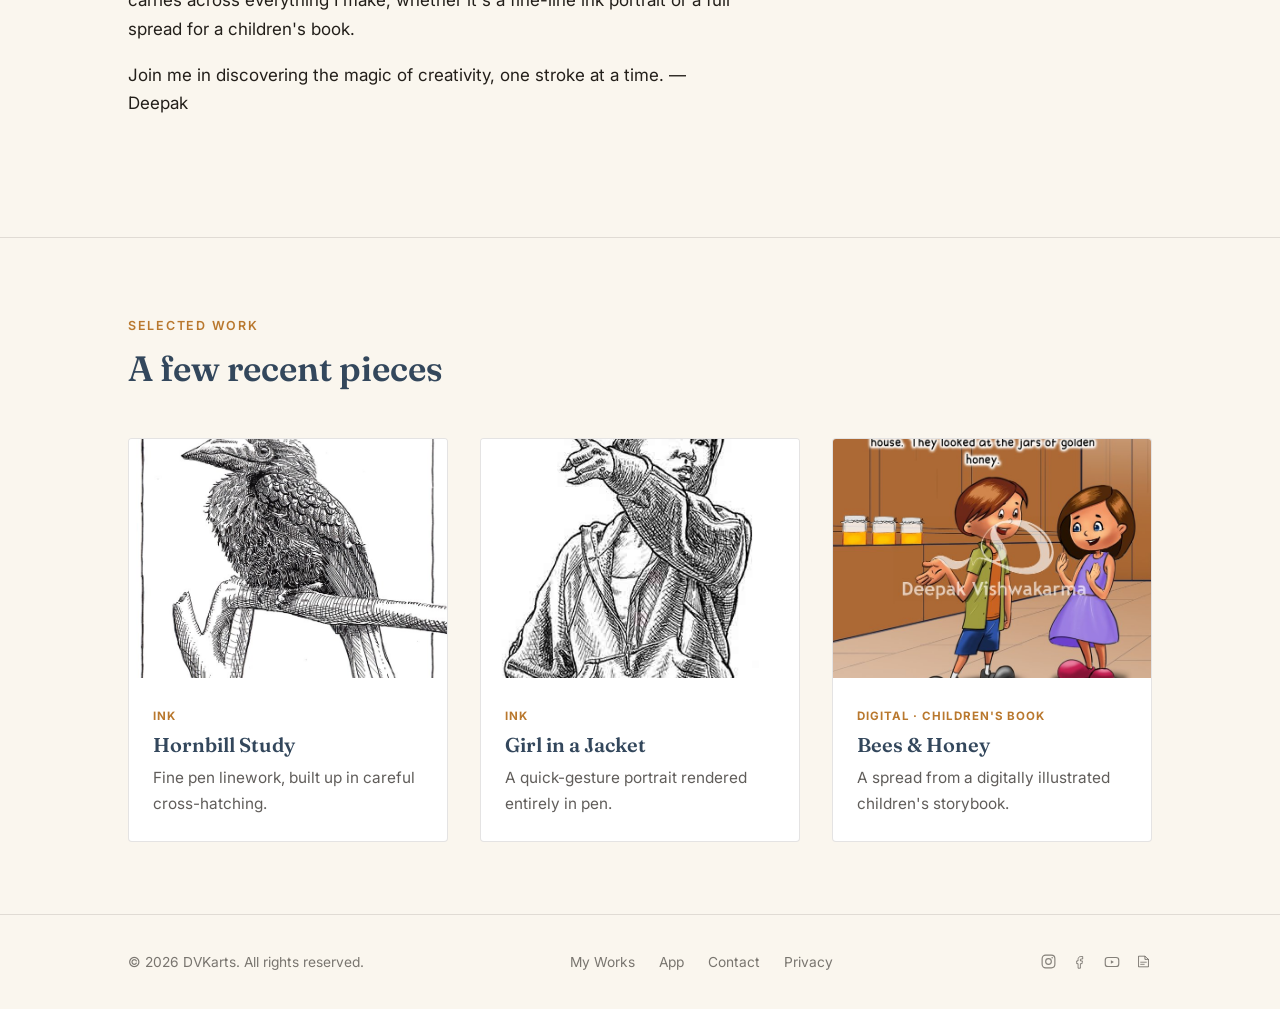
==== commit afcadf84: "brnad name correcton" ====
--- a/index.html
+++ b/index.html
@@ -14,7 +14,7 @@
 
 <header class="site-header">
   <div class="container">
-    <a href="index.html" class="brand">DV<span>Karts</span></a>
+    <a href="index.html" class="brand">DVK<span>arts</span></a>
     <nav class="main-nav">
       <a href="index.html" class="active">Home</a>
       <a href="works.html">My Works</a>
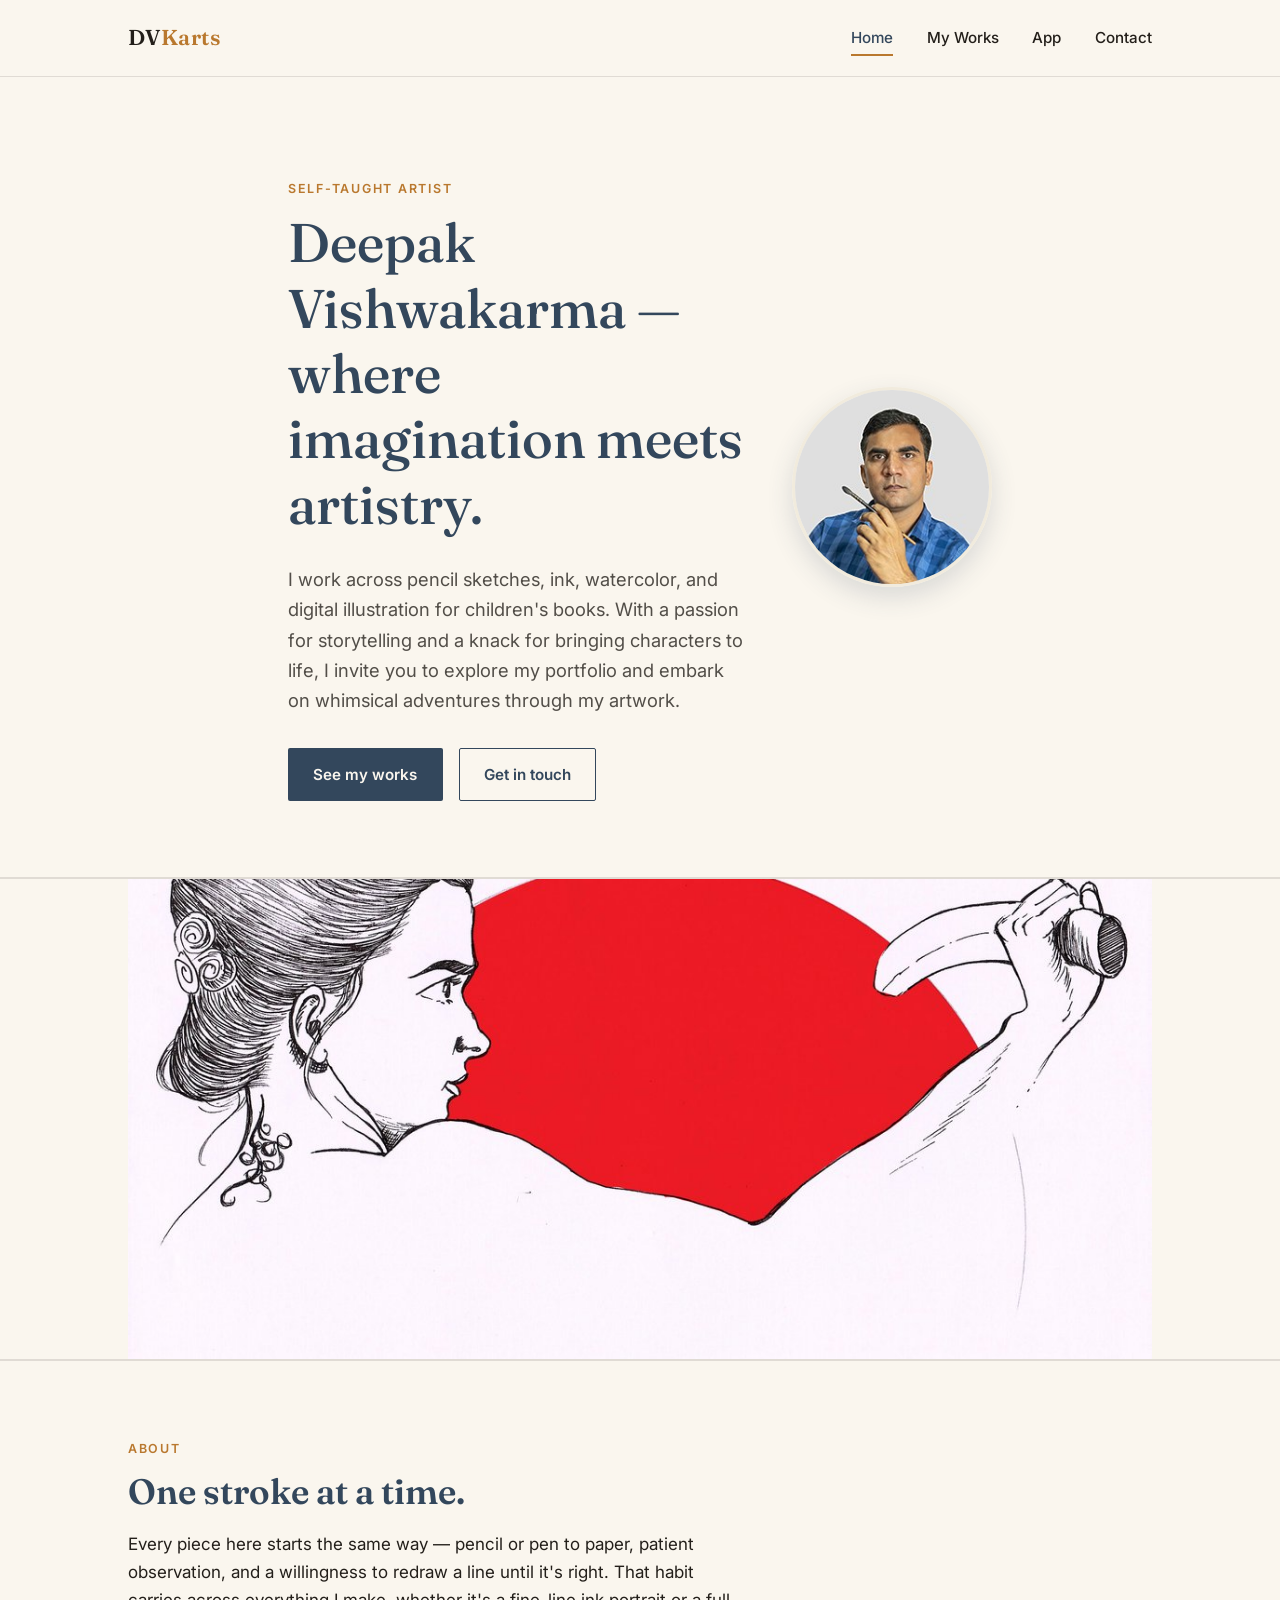
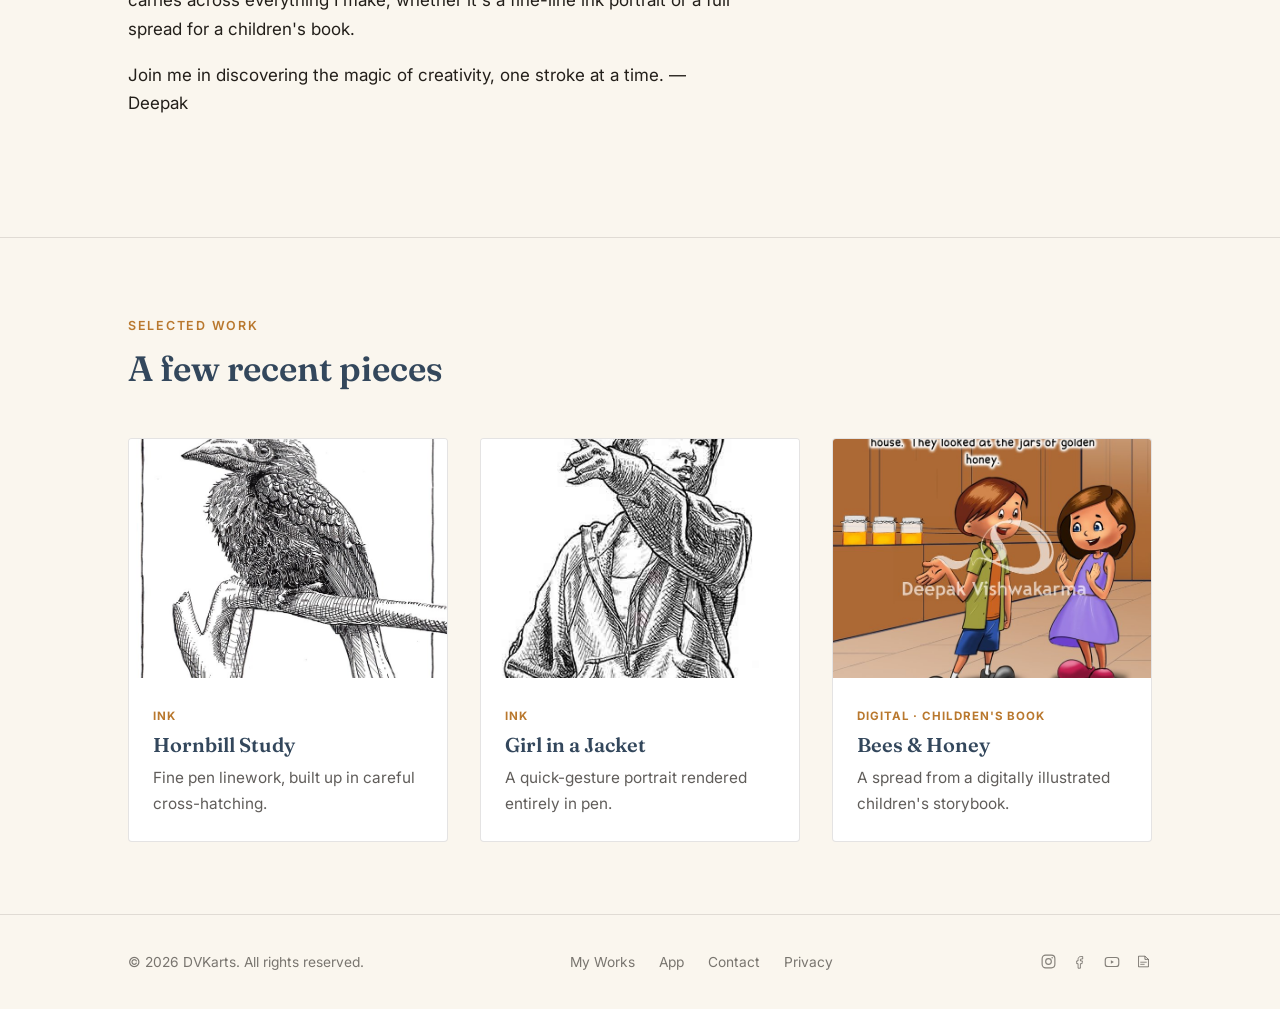
==== commit 5707fb65: "gallery view" ====
--- a/index.html
+++ b/index.html
@@ -14,7 +14,7 @@
 
 <header class="site-header">
   <div class="container">
-    <a href="index.html" class="brand">DVK<span>arts</span></a>
+    <a href="index.html" class="brand">DV<span>Karts</span></a>
     <nav class="main-nav">
       <a href="index.html" class="active">Home</a>
       <a href="works.html">My Works</a>
--- a/style.css
+++ b/style.css
@@ -463,6 +463,97 @@
 
 .social-links a:hover { color: var(--ochre); }
 
+/* ---------- Lightbox (My Works) ---------- */
+
+#workGrid .card { cursor: zoom-in; }
+
+.lightbox {
+  position: fixed;
+  inset: 0;
+  z-index: 100;
+  background: rgba(35, 31, 26, 0.92);
+  display: flex;
+  align-items: center;
+  justify-content: center;
+  padding: 5vh 5vw;
+}
+
+.lightbox[hidden] { display: none; }
+
+.lightbox-content {
+  background: var(--paper);
+  border-radius: 6px;
+  max-width: min(900px, 100%);
+  max-height: 90vh;
+  overflow: hidden;
+  display: flex;
+  flex-direction: column;
+  box-shadow: 0 24px 60px rgba(0,0,0,0.35);
+}
+
+.lightbox-content img {
+  display: block;
+  width: 100%;
+  max-height: 65vh;
+  object-fit: contain;
+  background: var(--ink);
+}
+
+.lightbox-caption {
+  padding: 1.2rem 1.6rem 1.5rem;
+}
+
+.lightbox-caption .tag {
+  display: block;
+  font-size: 0.72rem;
+  text-transform: uppercase;
+  letter-spacing: 0.08em;
+  color: var(--ochre);
+  font-weight: 700;
+  margin-bottom: 0.5em;
+}
+
+.lightbox-caption h3 { margin-bottom: 0.3em; }
+.lightbox-caption p:last-child { color: rgba(35,31,26,0.72); margin-bottom: 0; font-size: 0.95rem; }
+
+.lightbox-close,
+.lightbox-nav {
+  position: fixed;
+  background: rgba(250, 246, 238, 0.12);
+  border: 1px solid rgba(250, 246, 238, 0.35);
+  color: var(--paper);
+  border-radius: 50%;
+  width: 44px;
+  height: 44px;
+  font-size: 1.4rem;
+  line-height: 1;
+  display: flex;
+  align-items: center;
+  justify-content: center;
+  cursor: pointer;
+  transition: background 0.15s ease, border-color 0.15s ease;
+}
+
+.lightbox-close:hover,
+.lightbox-nav:hover {
+  background: rgba(250, 246, 238, 0.22);
+  border-color: var(--ochre);
+  color: var(--ochre);
+}
+
+.lightbox-close { top: 24px; right: 24px; }
+.lightbox-prev { left: 24px; top: 50%; transform: translateY(-50%); }
+.lightbox-next { right: 24px; top: 50%; transform: translateY(-50%); }
+
+@media (max-width: 640px) {
+  .lightbox { padding: 0; }
+  .lightbox-content { max-height: 100vh; border-radius: 0; }
+  .lightbox-content img { max-height: 50vh; }
+  .lightbox-close { top: 12px; right: 12px; width: 38px; height: 38px; }
+  .lightbox-prev { left: 8px; width: 38px; height: 38px; }
+  .lightbox-next { right: 8px; width: 38px; height: 38px; }
+}
+
 /* ---------- Legal / Privacy page ---------- */
 
 .legal {
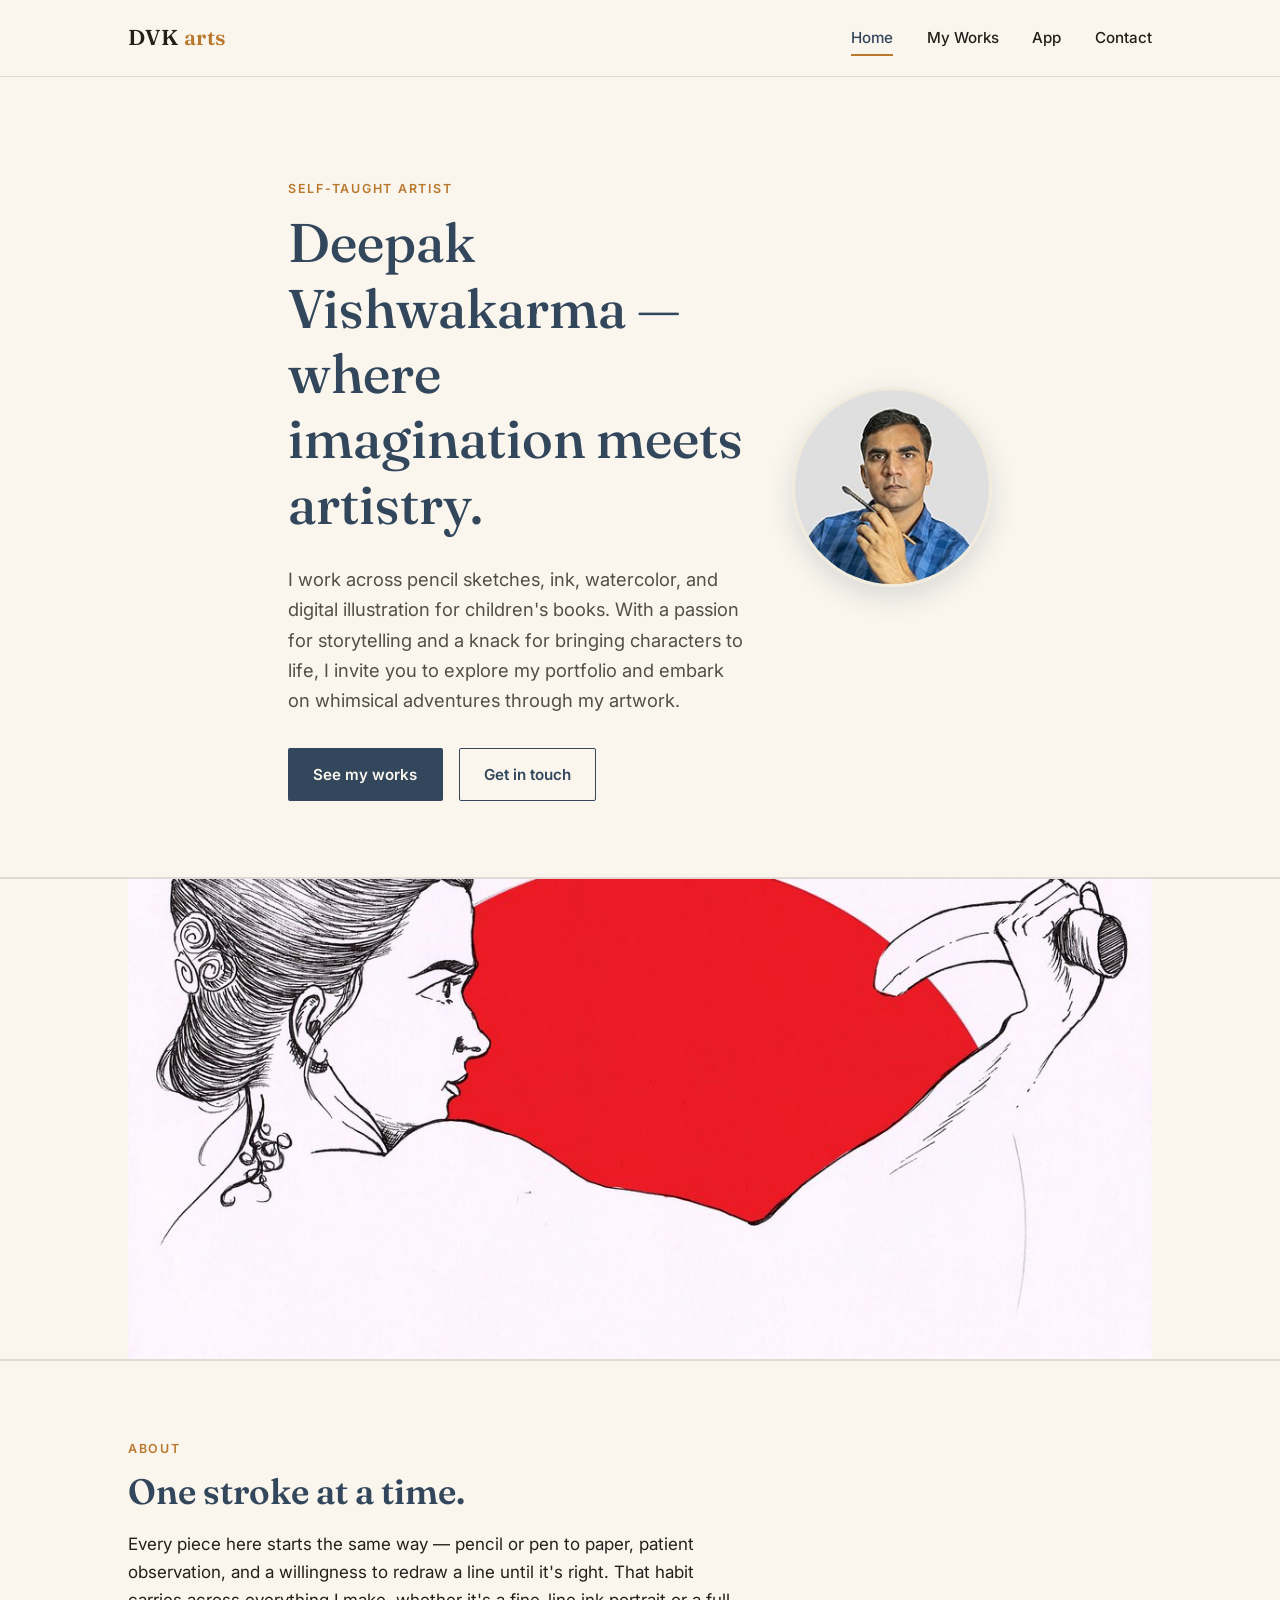
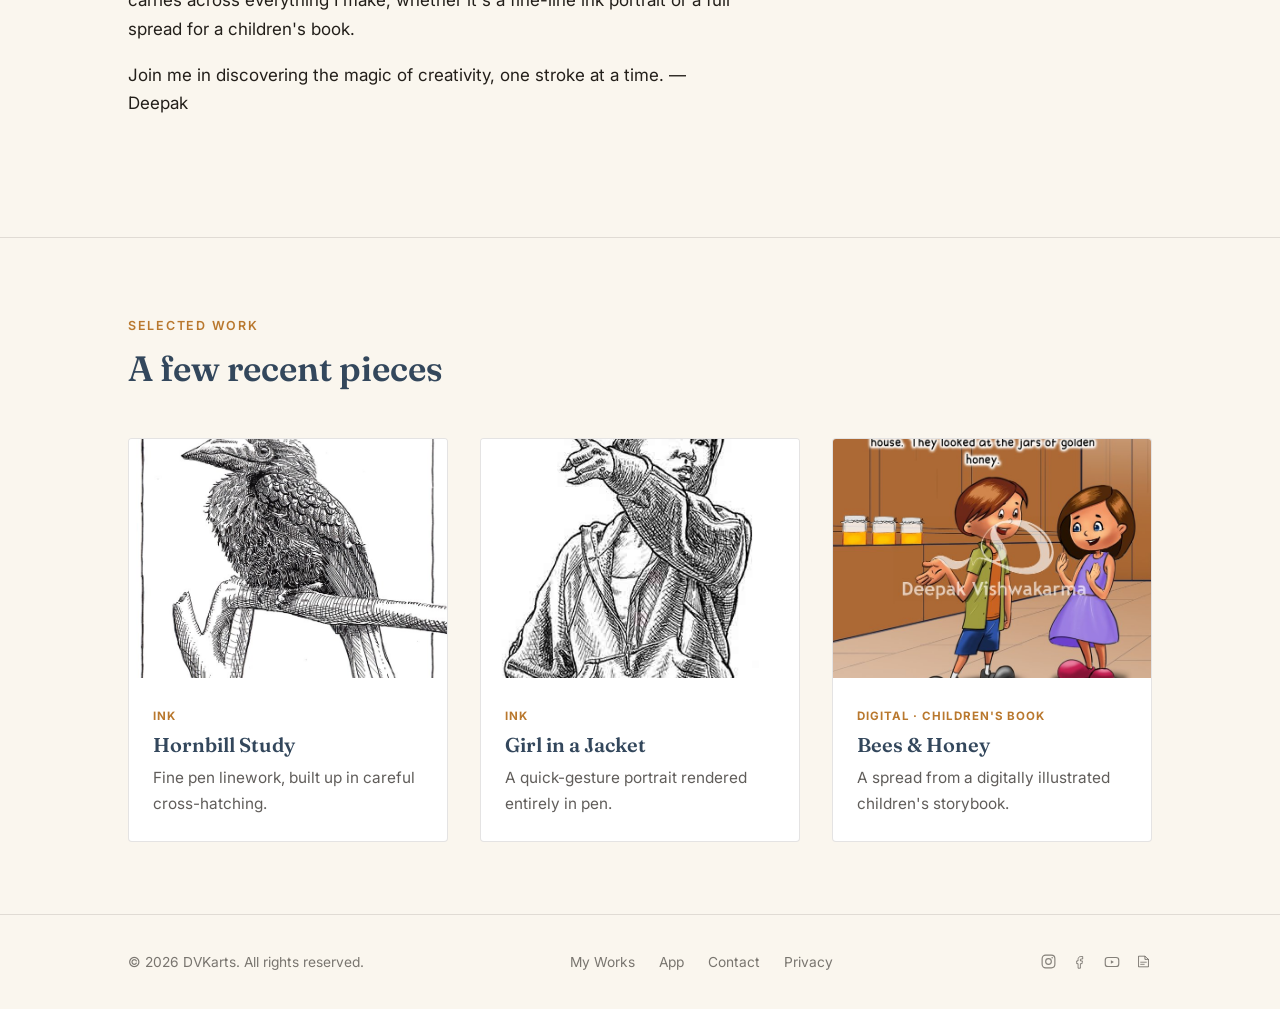
==== commit 6036c463: "brand name corrected" ====
--- a/index.html
+++ b/index.html
@@ -14,7 +14,7 @@
 
 <header class="site-header">
   <div class="container">
-    <a href="index.html" class="brand">DV<span>Karts</span></a>
+    <a href="index.html" class="brand">DVK <span>arts</span></a>
     <nav class="main-nav">
       <a href="index.html" class="active">Home</a>
       <a href="works.html">My Works</a>
